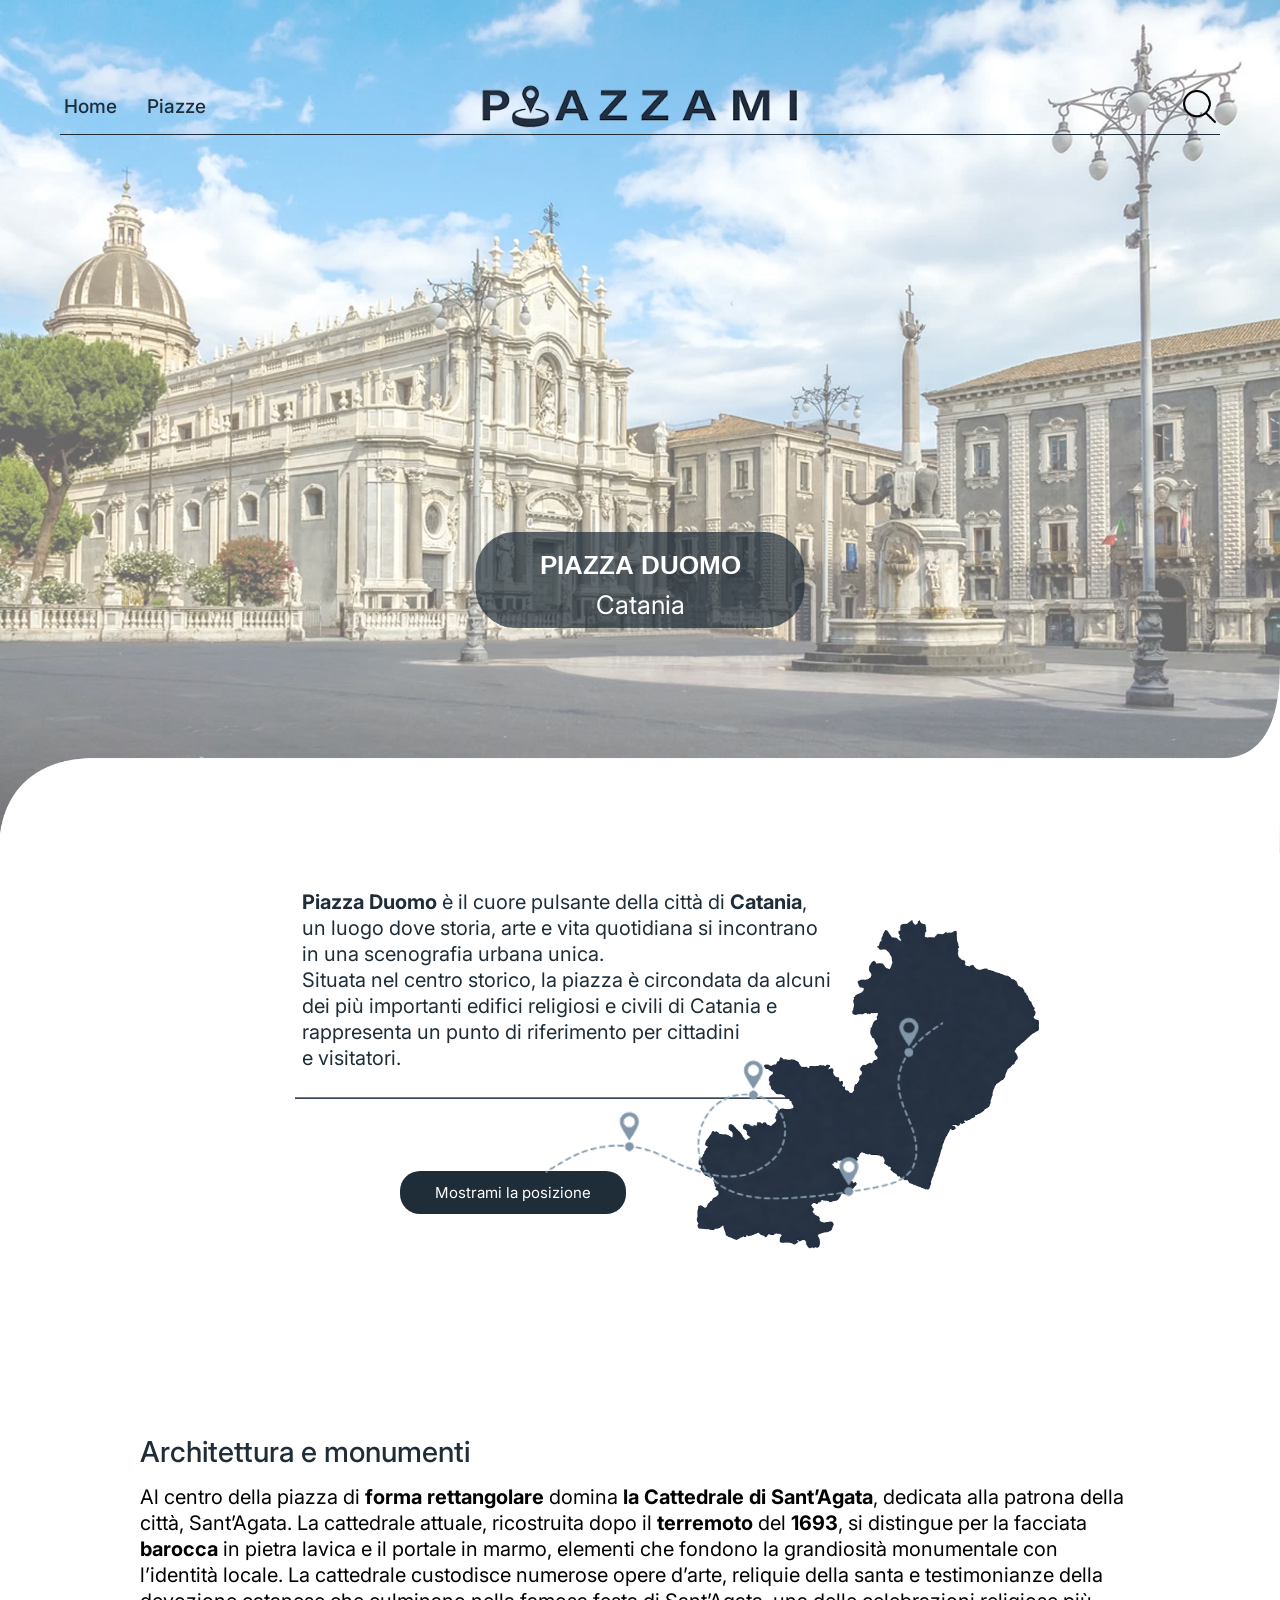
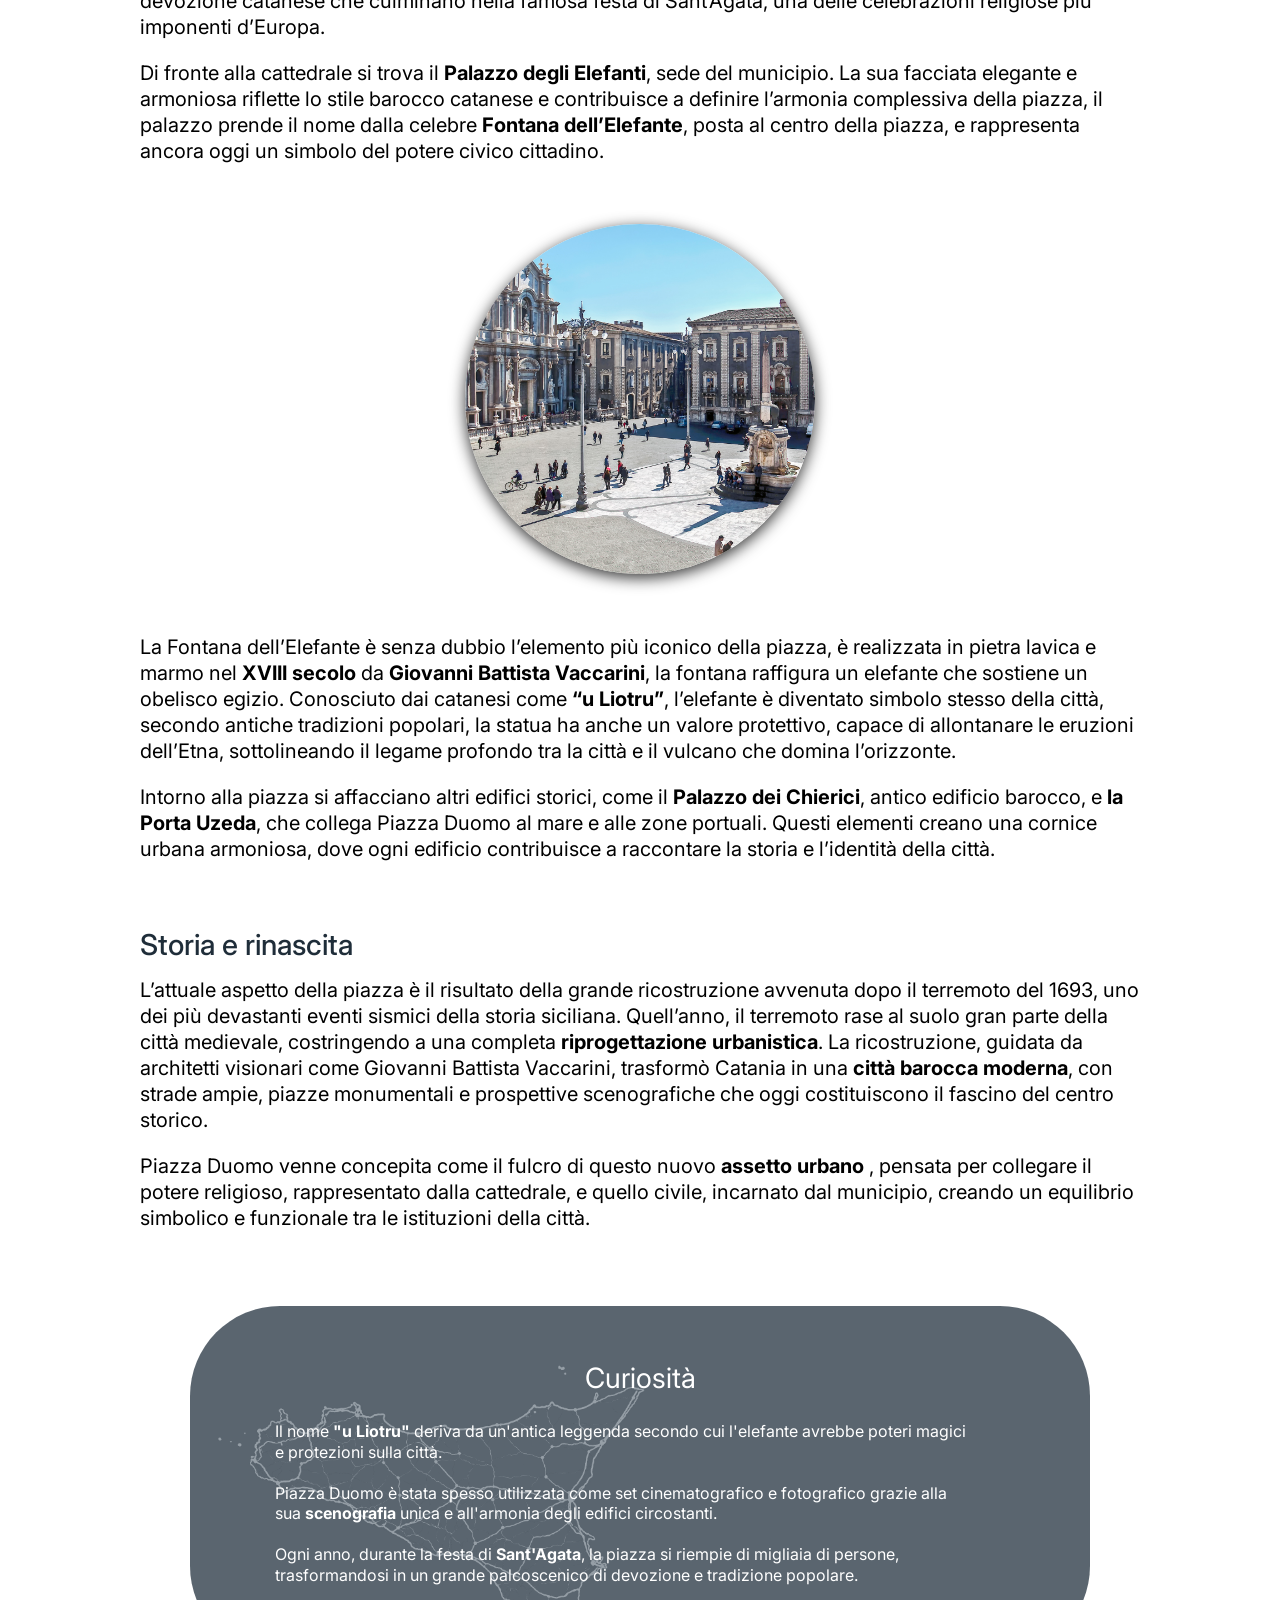
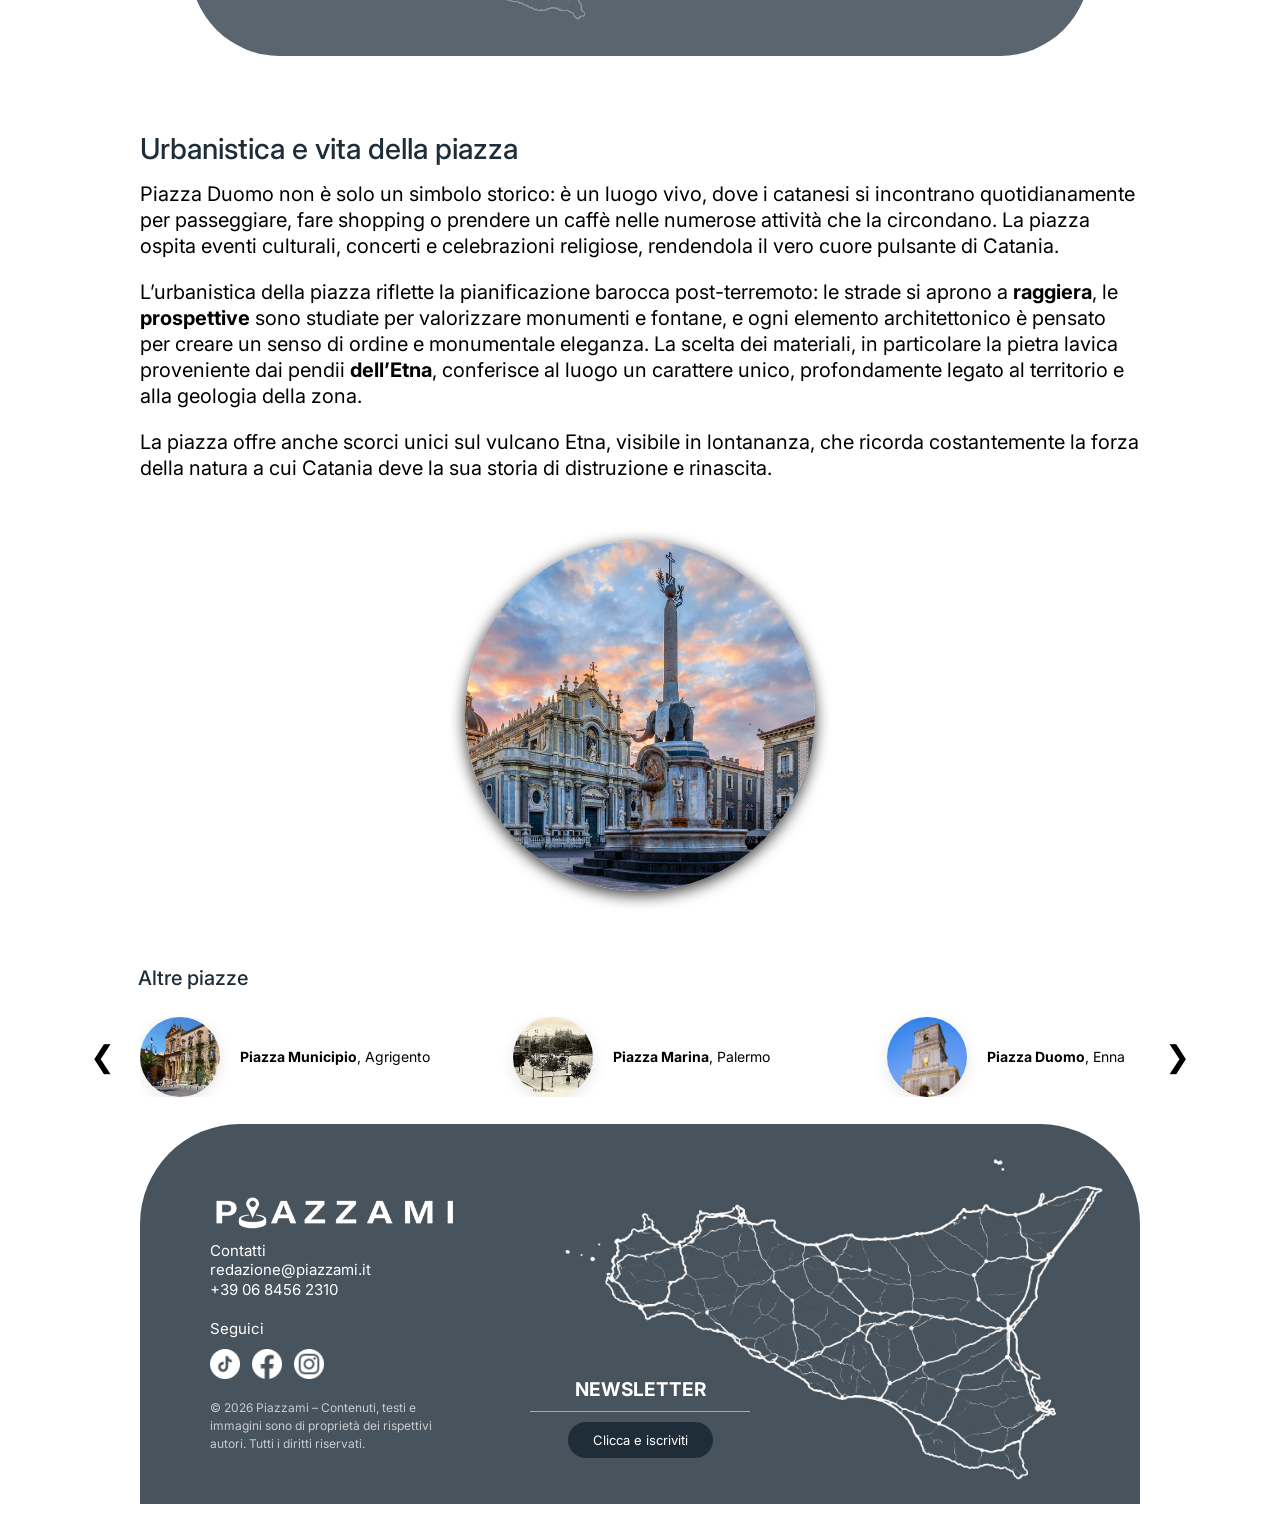
==== catania.html @ f8608b34 "Initial commit" ====
<!DOCTYPE html>
<html lang="it">
<head>
    <meta charset="UTF-8">
    <meta name="viewport" content="width=device-width, initial-scale=1.0">
    <title>Catania</title>
    <link href="https://fonts.googleapis.com/css2?family=Inter:wght@300;400;500;600&display=swap" rel="stylesheet">
    <link href="https://fonts.googleapis.com/css2?family=Ramabhadra&display=swap" rel="stylesheet">
    <link rel="stylesheet" href="piazzestyle.css"> </head>
<body>
  
<section class="hero">

<img class="hero-img" src="img/herocatania.jpg" alt="Piazza">

<nav class="navbar">

<div class="nav-left">
<a href="index.html">Home</a>
<a href="index.html#cards-section">Piazze</a>
</div>

<div class="nav-logo">
<img src="img/piazzami.png" alt="Piazzami">
</div>

<div class="nav-right">
<img src="img/search.png" alt="Cerca">
</div>

</nav>

<div class="line"></div>

<div class="hero-title">
    <span class="title-main">PIAZZA DUOMO</span>
    <span class="title-city">Catania</span>
  </div>
</section>

<section class="intro">

<div class="intro-container">
<p>
<b>Piazza Duomo</b> è il cuore pulsante della città di <b>Catania</b>, <br>
un luogo dove storia, arte e vita quotidiana si incontrano<br>
in una scenografia urbana unica. <br>
Situata nel centro storico, la piazza è circondata da alcuni <br>
dei più importanti edifici religiosi e civili di Catania e <br>
rappresenta un punto di riferimento per cittadini <br>
e visitatori.
</p>
</div>
</section>

<section class="mappa"></section>
 <div class="lineamappa"></div>

 <a href="https://maps.app.goo.gl/oXanScDZvmzAbRUy5" class="pulsantemappa1" style="font-size: 15px; padding: 12px 35px;">Mostrami la posizione</a>
    <img src="img/mappacatania.png" alt="Cartina di Catania" class="map-image">
 
  </div>
</section>

<section class="paragrafo">
<h1>Architettura e monumenti</h1>
<p> Al centro della piazza di <b>forma rettangolare</b> domina <b>la Cattedrale di Sant’Agata</b>, dedicata alla patrona 
della città, Sant’Agata. La cattedrale attuale, ricostruita dopo il <b> terremoto</b> del <b>1693</b>, si distingue per la 
facciata<b> barocca</b> in pietra lavica e il portale in marmo, elementi che fondono la grandiosità monumentale con l’identità locale. 
La cattedrale custodisce numerose opere d’arte, reliquie della santa e testimonianze della devozione 
catanese che culminano nella famosa festa di Sant’Agata, una delle celebrazioni religiose più 
imponenti d’Europa.</p>

<p>Di fronte alla cattedrale si trova il <b>Palazzo degli Elefanti</b>, sede del municipio. La sua facciata elegante 
e armoniosa riflette lo stile barocco catanese e contribuisce a definire l’armonia complessiva della 
piazza, il palazzo prende il nome dalla celebre <b>Fontana dell’Elefante</b>, posta al centro della piazza, e 
rappresenta ancora oggi un simbolo del potere civico cittadino.</p>


<div class="image-wrapper">
        <img class="image" src="img/catania1.jpg" alt="Catania">
      </div>

<p>La Fontana dell’Elefante è senza dubbio l’elemento più iconico della piazza, è realizzata in pietra lavica 
e marmo nel <b>XVIII secolo</b> da <b>Giovanni Battista Vaccarini</b>, la fontana raffigura un elefante che sostiene 
un obelisco egizio. 
Conosciuto dai catanesi come <b>“u Liotru”</b>, l’elefante è diventato simbolo stesso della città, secondo 
antiche tradizioni popolari, la statua ha anche un valore protettivo, capace di allontanare le eruzioni 
dell’Etna, sottolineando il legame profondo tra la città e il vulcano che domina l’orizzonte.</p>

<p>Intorno alla piazza si affacciano altri edifici 
    storici, come il <b>Palazzo dei Chierici</b>, antico edificio barocco, e <b>la Porta Uzeda</b>, che collega Piazza Duomo al mare e alle zone portuali. Questi elementi 
    creano una cornice urbana armoniosa, dove ogni edificio contribuisce a raccontare la storia e l’identità 
    della città.
</p>
</section>

<section class="paragrafo">
<h1>Storia e rinascita</h1>
<p> L’attuale aspetto della piazza è il risultato della grande ricostruzione avvenuta dopo il terremoto del 1693, uno dei più devastanti eventi sismici della storia siciliana. Quell’anno, il terremoto rase al suolo 
    gran parte della città medievale, costringendo a una completa <b>riprogettazione urbanistica</b>. 
La ricostruzione, guidata da architetti visionari come Giovanni Battista Vaccarini, trasformò Catania in 
una <b>città barocca moderna</b>, con strade ampie, piazze monumentali e prospettive scenografiche che 
oggi costituiscono il fascino del centro storico.</p>

<p>Piazza Duomo venne concepita come il fulcro di questo nuovo <b>assetto urbano</b> , pensata per collegare 
il potere religioso, rappresentato dalla cattedrale, e quello civile, incarnato dal municipio, creando un 
equilibrio simbolico e funzionale tra le istituzioni della città.</p>
</section>

<section class="curiosita-box">
            <h2>Curiosità</h2>
            <div class="curiosita-text">
                <p>Il nome <b>"u Liotru"</b> deriva da un'antica leggenda secondo cui l'elefante avrebbe poteri magici <br>
                    e protezioni sulla città.</p>
                <p>Piazza Duomo è stata spesso utilizzata come set cinematografico e fotografico grazie alla <br>
                    sua <b>scenografia</b> unica e all'armonia degli edifici circostanti.</p>
                <p>Ogni anno, durante la festa di <b>Sant'Agata</b>, la piazza si riempie di migliaia di persone, <br>
                    trasformandosi in un grande palcoscenico di devozione e tradizione popolare.</p>
            </div>
        </section>


<section class="paragrafo">
<h1>Urbanistica e vita della piazza</h1>
<p> Piazza Duomo non è solo un simbolo storico: è un luogo vivo, dove i catanesi si incontrano 
quotidianamente per passeggiare, fare shopping o prendere un caffè nelle numerose attività che la 
circondano. La piazza ospita eventi culturali, concerti e celebrazioni religiose, rendendola il vero cuore 
pulsante di Catania.
</p>

<p>L’urbanistica della piazza riflette la pianificazione barocca post-terremoto: le strade si aprono a 
   <b> raggiera</b>, le <b>prospettive</b> sono studiate per valorizzare monumenti e fontane, e ogni elemento 
    architettonico è pensato per creare un senso di ordine e monumentale eleganza. 
La scelta dei materiali, in particolare la pietra lavica proveniente dai pendii <b>dell’Etna</b>, conferisce al 
luogo un carattere unico, profondamente legato al territorio e alla geologia della zona.
</p>

<p> La piazza offre anche scorci unici sul vulcano Etna, visibile in lontananza, che ricorda costantemente 
    la forza della natura a cui Catania deve la sua storia di distruzione e rinascita.
</p>

<div class="image-wrapper">
        <img class="image" src="img/catania.jpg" alt="Catania">
      </div>

</section>


<h3>Altre piazze</h3>

<section class="altre-piazze">
<div class="slider">

<button class="arrow">❮</button>

<div class="piazze-container">

<div class="piazza">
<img src="img/agrigento.jpg">
<p><strong>Piazza Municipio</strong>,  Agrigento</p>
</div>

<div class="piazza">
<img src="img/Palermo.jpg">
<p><strong>Piazza Marina</strong>, Palermo</p>
</div>

<div class="piazza">
<img src="img/enna.jpg">
<p><strong>Piazza Duomo</strong>, Enna</p>
</div>

<div class="piazza">
<img src="img/caltanisetta.jpg">
<p><strong>Piazza Garibaldi</strong>, Caltanissetta</p>
</div>

<div class="piazza">
<img src="img/trapani.JPG">
<p><strong>Piazza Garibaldi</strong>, Trapani</p>
</div>

</div>

<button class="arrow">❯</button>

</div>
</section>

 <footer class="footer">

<div class="footer-container">


<div class="footer-left">

<div class="footer-logo">
<img src="img/piazzami bianco.png" alt="Piazzami">
</div>

<div class="contatti">
<p>Contatti</p>
<p>redazione@piazzami.it</p>
<p>+39 06 8456 2310</p>
</div>

<div class="social">
<p>Seguici</p>

<div class="icone-social">
<img src="img/tiktok.png" alt="tiktok">
<img src="img/facebook.png" alt="facebook">
<img src="img/instagram.png" alt="instagram">
</div>

</div>

<p class="copyright">
© 2026 Piazzami – 
Contenuti, testi e immagini 
sono di proprietà dei rispettivi autori. 
Tutti i diritti riservati.
</p>

</div>


<div class="footer-mappa">
    <img src="img/sicilia bianca.png" alt="mappa">

    <div class="footer-newsletter">
        <h4>NEWSLETTER</h4>
        <div class="linea-footer"></div>
        <a href="#" class="newsletter-btn">Clicca e iscriviti</a>
    </div>
</div>

</div>

</footer>



</body>
</html>
---- piazzestyle.css ----
*{
margin:0;
padding:0;
box-sizing:border-box;
}

img{
max-width:100%;
height:auto;
display:block;
}

body{
font-family:'Inter', sans-serif;
}

html{
scroll-behavior: smooth;
}

/* NAVBAR */

.navbar{
position:absolute;
top: 10vh;
left:0;
width:100%;
display:flex;
align-items:center;
justify-content:space-between;
padding:0 5vw;
z-index:10;
}

.nav-left{
display:flex;
gap:30px;
}

.nav-left a{
text-decoration:none;
color:#1F2D39;
font-size:19px;
font-weight: 500;
}

.nav-logo{
position:absolute;
left:50%;
transform:translateX(-50%);
}

.nav-logo img{
width: 332px;
height:auto;
}

.nav-right img{
width: 33px;
height: auto;
cursor: pointer;
}

.line{
position:absolute;
top: 134px;
left:60px;
right:60px;
height:1px;
background:#1F2D39;
z-index:10;
}


/* HERO */

.hero{
position:relative;
width:100%;
}

.hero-img{
width:100%;
height:auto;
display:block;
}

.hero-title {
  position: absolute;
  bottom: 25vh;
  left: 50%;
  transform: translateX(-50%);
  background: rgba(31,45,57,0.7);
  padding: 0.5rem 5vw;
  border-radius: 2.5rem;
  text-align: center;
  display: flex;           
  flex-direction: column;  
  align-items: center;
  white-space: nowrap;
}

.title-main {
  font-family: 'Ramabhadra', sans-serif;
  font-size: 2vw;
  color: white;
}

.title-city {
  font-family:'Inter', sans-serif;
  font-size: 2vw;
  color:white; 
}

/* INTRO TESTO */

.intro-container {
  max-width: 900px;        
  margin: 0 auto;            
  padding: 1rem 2rem 4rem 7rem; 
  font-family: 'Inter', sans-serif;
  font-size: 20px;             
  color: #1f2d39;         
  text-align: justify;       
}

/* MAPPA */

.map-container {
  max-width: 800px;
  margin: 0 auto 2rem auto;
}

.map-image {
  width: 30%;                   
  margin-top: -250px;
  margin-left: 550px;
  transform: scale(1.5) translateY(-20px) translateX(60px); 
}

.map-imageragusa {
  width: 30%;                   
  margin-top: -250px;
  margin-left: 550px;
  transform: scale(1.5) translateY(-10px) translateX(85px); 
}

.lineamappa {
  width:400px;
  height:0.5px;
  background:#1f2d39;
  margin:10px auto;
  transform: scale(1.5) translateY(-45px) translateX(-30px); 
}

.pulsantemappa1 {
  background:#1F2D39;
  color:white;
  padding:10px 25px;
  border-radius:20px;
  text-decoration:none;
  display:inline-block;
  transition:0.3s;
  font-size: 13px;
  transform: translateY(-5px) translateX(400px);
}

.pulsantemappa2 {
  background:#1F2D39;
  color:white;
  padding:10px 25px;
  border-radius:20px;
  text-decoration:none;
  display:inline-block;
  transition:0.3s;
  font-size: 13px;
  transform: translateY(-33px) translateX(400px);
}

.pulsantemappa3 {
  background:#1F2D39;
  color:white;
  padding:10px 25px;
  border-radius:20px;
  text-decoration:none;
  display:inline-block;
  transition:0.3s;
  font-size: 13px;
  transform: translateY(-60px) translateX(420px);
}

/* PARAGRAFI */

h1{
  font-size:1.8rem;
  color:#1F2D39;
  margin:-5px auto;
  margin-top:70px;
  font-family:'Inter', sans-serif; 
  font-weight: 500;
} 

.paragrafo{
  max-width:1000px;
  width:90%;
  margin:-5px auto;
  text-align:left;
}

p{
  margin-top: 20px;
  font-size:20px;
  margin-bottom:20px;
  line-height: 1.3;
}

.image-wrapper {
  width: 350px;
  height: 350px;
  margin: 60px auto;
  border-radius: 50%;
  overflow: hidden;
  box-shadow: 0 4px 15px rgba(0,0,0,0.8);
}

.image {
  width: 100%;
  height: 100%;
  object-fit: cover;
}

/* CURIOSITÀ */

.curiosita-box{
  background-color:#5a656f;
  background-image: url(img/sicilia\ bianca.png);
  background-position: left;
  background-repeat: no-repeat;
  background-size: 500px;
  background-blend-mode: soft-light;
  max-width:900px;
  margin:80px auto;
  padding:50px;
  border-radius:90px;
  line-height:1.6;
}

.curiosita-box h2{
  font-size:28px;
  margin-bottom:20px;
  font-weight: normal;
  color:white;
  text-align:center;
}

.curiosita-box p{
  font-size:16px;
  margin-bottom:20px;
  color: white;
  margin-left: 35px;
}

/* ALTRE PIAZZE */

.slider{
  display:flex;
  align-items:center;
}

.altre-piazze{
  max-width:1100px;
  width:90%;
  margin:27px auto;
}

.piazze-container{
  margin:auto;
  display:flex;
  overflow-x:auto;
  scroll-snap-type:x mandatory;
  gap:40px;
  width:100%;
  max-width:1000px;
}

.piazza{
  display: flex;
  align-items: center;
  gap: 20px;
  flex:0 0 calc(100%/3);
  scroll-snap-align: start;
}

.piazza img{
  width:80px;
  height:80px;
  border-radius:50%;
  object-fit:cover;
  box-shadow: 0 4px 15px rgba(0,0,0,0.1);
  flex-shrink: 0;
}

.arrow{
  background:none;
  border:none;
  font-size:30px;
  cursor:pointer;
  flex-shrink: 0;
}

h3{
  margin-top: 80px;
  font-size:20px;
  font-weight: 500;
  color:#1F2D39;
  padding-left: 138px;
  margin-bottom:20px;
} 

.altre-piazze p{
  font-size: 14px;
} 

/* FOOTER */

.footer{
  background:#47535D;
  padding:70px;
  padding-bottom:30px;
  max-width:1000px;
  width:90%;
  margin:0 auto;
  border-radius:100px 100px 0 0;
}

.footer-container {
  display: flex;
  justify-content: space-between;
  align-items: center;
}

.footer-left {
  color: white;
  max-width: 250px;
}

.footer-logo img{
  padding-bottom: 10px;
}

.contatti{
  margin-bottom:20px;
}

.contatti p{
  margin:0;
  font-size: 15px;
}

.social{
  margin-bottom:20px;
}

.social p{
  margin:0;
  font-size: 15px;
}

.icone-social{
  display: flex;
  gap:2px;
  margin-top: 10px;
}

.icone-social img{
  width: 30px;
  margin-right:10px;
}

.copyright{
  font-size:12px;
  opacity:0.7;
  line-height:1.5;
}

.footer-newsletter{
  position:absolute;
  top:80%;
  right:50%;
  transform:translate(-50%, -50%);
  text-align:center;
  color:white;
  z-index:2;
}

.linea-footer{
  width:220px;
  height:1px;
  background:white;
  margin:10px auto;
  opacity:0.5;
}

.newsletter-btn{
  background:#1F2D39;
  color:white;
  padding:10px 25px;
  border-radius:20px;
  text-decoration:none;
  display:inline-block;
  transition:0.3s;
  font-size: 13px;
}

.newsletter-btn:hover{
  background:#1F2D39;
  transform:translateY(-3px);
}

.footer-mappa img{
  width:420px;
  height:auto;
  display:block;
  transform:scale(1.5) translateY(-20px) translateX(-10px);
  transform-origin: center;
}

.footer-mappa{
  position:relative;
}

h4 {
  font-size: 19px;
}


/* ================================================
   TABLET  (max 1024px)
   ================================================ */
@media (max-width:1024px){

/* NAVBAR */
.navbar{
    top: 4vh;
    padding: 0 5vw;
}
.nav-logo img{
    width: 220px;
}
.nav-left a{
    font-size: 1rem;
}
.nav-right img{
    width: 28px;
}

/* LINEA */
.line{
    top: 100px;
    left: 5vw;
    right: 5vw;
}

/* HERO */
.hero-title{
    bottom: 12vh;
    white-space: normal;
    width: 80%;
}
.title-main,
.title-city{
    font-size: clamp(16px, 2.5vw, 24px);
}

/* INTRO */
.intro-container{
    padding: 1rem 5vw 3rem 5vw;
    font-size: 1.05rem;
}

/* MAPPA — reset trasformazioni su tablet */
.map-image,
.map-imageragusa{
    width: 35%;
    margin-top: -180px;
    margin-left: auto;
    margin-right: 4vw;
    transform: none;
}
.lineamappa{
    width: 60%;
    transform: none;
    margin: 10px auto;
}
.pulsantemappa1,
.pulsantemappa2,
.pulsantemappa3{
    transform: none;
    display: block;
    margin: 12px auto;
    width: fit-content;
}

/* PARAGRAFI */
h1{
    font-size: 1.5rem;
    margin-top: 50px;
    padding-left: 5vw;
}
.paragrafo{
    width: 92%;
}
p{
    font-size: 1.05rem;
}
.image-wrapper{
    width: 280px;
    height: 280px;
}

/* CURIOSITÀ */
.curiosita-box{
    width: 92%;
    padding: 40px 36px;
    border-radius: 60px;
    background-size: 380px;
}
.curiosita-box p{
    margin-left: 10px;
}

/* H3 ALTRE PIAZZE */
h3{
    padding-left: 5vw;
    margin-top: 50px;
}

/* ALTRE PIAZZE */
.altre-piazze{
    width: 92%;
}
.piazza{
    flex: 0 0 220px;
}

/* FOOTER */
.footer{
    width: 92%;
    padding: 50px 40px 30px;
    border-radius: 60px 60px 0 0;
}
.footer-container{
    gap: 2rem;
}
.footer-mappa img{
    width: 300px;
    transform: scale(1.2) translateY(-10px);
}
.footer-newsletter{
    position: relative;
    top: auto;
    right: auto;
    transform: none;
    margin-top: 16px;
}
}


/* ================================================
   MOBILE  (max 768px)
   ================================================ */
@media (max-width:768px){

/* NAVBAR: logo sopra centrato, link + search in riga sotto */
.navbar{
    position: absolute;
    top: 0;
    flex-direction: column;
    align-items: center;
    gap: 10px;
    padding: 16px 5vw 0;
}
.nav-logo{
    position: static;
    transform: none;
    order: -1;
}
.nav-logo img{
    width: 160px;
}
.nav-left{
    gap: 20px;
    align-items: center;
}
.nav-left a{
    font-size: 0.9rem;
}
/* search: torna nel flusso, inline accanto ai link */
.nav-right{
    position: static;
}
.nav-right img{
    width: 22px;
}

/* LINEA */
.line{
    top: 110px;
    left: 5vw;
    right: 5vw;
}

/* HERO */
.hero-title{
    bottom: 6vh;
    padding: 0.7rem 1.2rem;
    width: 88%;
    border-radius: 1.5rem;
    white-space: normal;
}
.title-main,
.title-city{
    font-size: clamp(14px, 4vw, 20px);
}

/* INTRO */
.intro-container{
    padding: 1rem 5vw 2rem 5vw;
    font-size: 0.95rem;
    text-align: left;
}

/* MAPPA — layout verticale */
.map-image,
.map-imageragusa{
    width: 60%;
    max-width: 260px;
    margin: 20px auto 0;
    transform: none;
}
.lineamappa{
    width: 70%;
    transform: none;
    margin: 16px auto;
}
.pulsantemappa1,
.pulsantemappa2,
.pulsantemappa3{
    transform: none;
    display: block;
    margin: 10px auto;
    width: fit-content;
    font-size: 14px !important;
    padding: 10px 28px !important;
}

/* PARAGRAFI */
h1{
    font-size: 1.3rem;
    margin-top: 40px;
    padding-left: 5vw;
}
.paragrafo{
    width: 92%;
}
p{
    font-size: 0.95rem;
    line-height: 1.6;
}
.image-wrapper{
    width: 220px;
    height: 220px;
    margin: 40px auto;
}

/* CURIOSITÀ */
.curiosita-box{
    width: 92%;
    padding: 32px 24px;
    border-radius: 40px;
    background-size: 280px;
    margin: 50px auto;
}
.curiosita-box h2{
    font-size: 22px;
}
.curiosita-box p{
    font-size: 14px;
    margin-left: 0;
}

/* H3 ALTRE PIAZZE */
h3{
    padding-left: 5vw;
    margin-top: 40px;
    font-size: 1.1rem;
}

/* ALTRE PIAZZE */
.altre-piazze{
    width: 100%;
    padding: 0 5vw;
    box-sizing: border-box;
    margin: 20px 0;
}
.piazze-container{
    gap: 24px;
    padding-bottom: 8px;
}
.piazza{
    flex: 0 0 200px;
}
.piazza img{
    width: 64px;
    height: 64px;
}

/* FOOTER */
.footer{
    width: 100%;
    padding: 40px 24px 24px;
    border-radius: 40px 40px 0 0;
}
.footer-container{
    flex-direction: column;
    align-items: center;
    text-align: center;
    gap: 2rem;
}
.footer-left{
    max-width: 100%;
}
.icone-social{
    justify-content: center;
}
.footer-mappa{
    width: 100%;
    display: flex;
    flex-direction: column;
    align-items: center;
}
.footer-mappa img{
    width: min(260px, 70vw);
    transform: none;
}
.footer-newsletter{
    position: static;
    transform: none;
    margin-top: 16px;
}
}


/* ================================================
   MOBILE PICCOLO  (max 480px)
   ================================================ */
@media (max-width:480px){

/* NAVBAR */
.nav-logo img{
    width: 130px;
}
.nav-left a{
    font-size: 0.8rem;
}
.line{
    top: 100px;
}

/* HERO */
.hero-title{
    font-size: clamp(12px, 3.5vw, 15px);
    padding: 0.6rem 1rem;
    bottom: 4vh;
}
.title-main,
.title-city{
    font-size: clamp(12px, 3.5vw, 16px);
}

/* INTRO */
.intro-container{
    font-size: 0.88rem;
    padding: 1rem 4vw 1.5rem 4vw;
}

/* MAPPA */
.map-image,
.map-imageragusa{
    width: 75%;
    max-width: 220px;
}

/* PARAGRAFI */
p{
    font-size: 0.88rem;
}
.image-wrapper{
    width: 180px;
    height: 180px;
    margin: 30px auto;
}

/* CURIOSITÀ */
.curiosita-box{
    padding: 24px 16px;
    border-radius: 28px;
    background-image: none;
}
.curiosita-box h2{
    font-size: 18px;
}
.curiosita-box p{
    font-size: 13px;
}

/* PIAZZE */
.piazza img{
    width: 52px;
    height: 52px;
}

/* FOOTER */
.footer{
    padding: 30px 16px 20px;
    border-radius: 28px 28px 0 0;
}
.footer-mappa img{
    width: min(220px, 80vw);
}
}
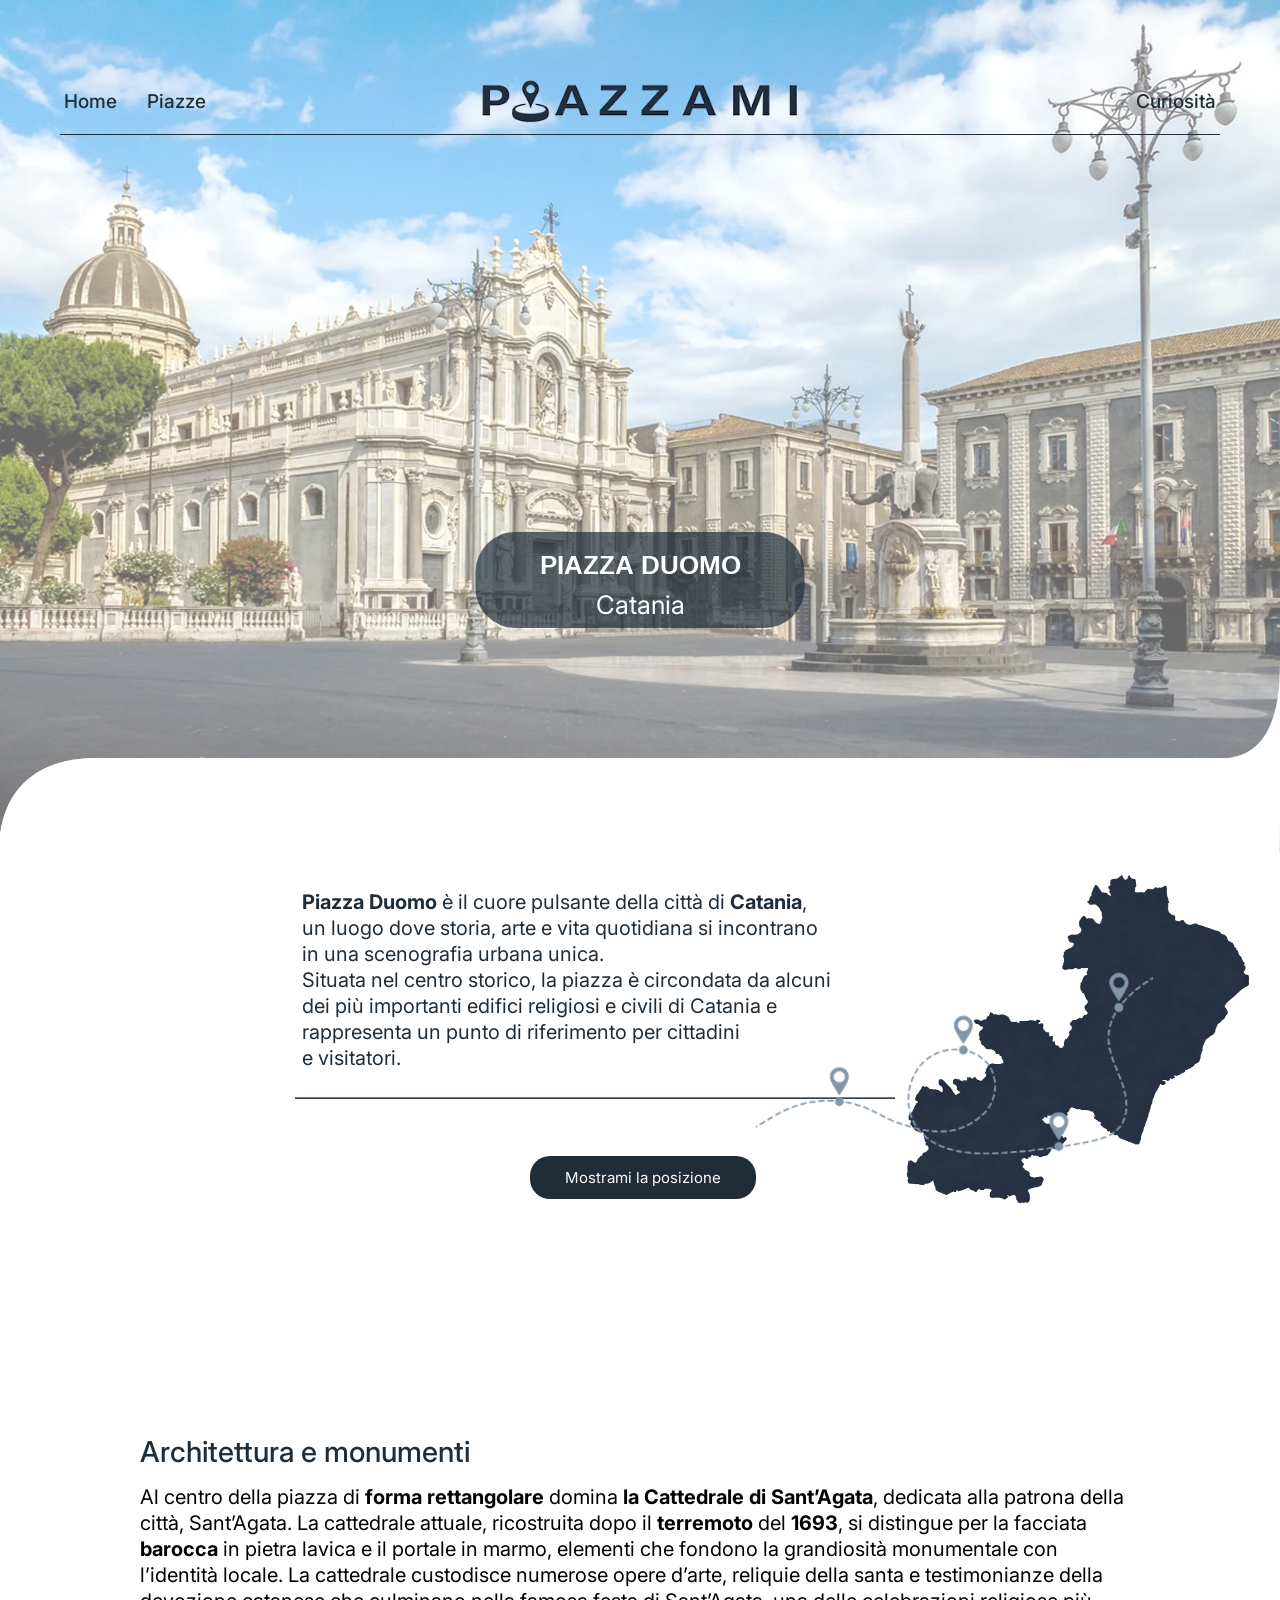
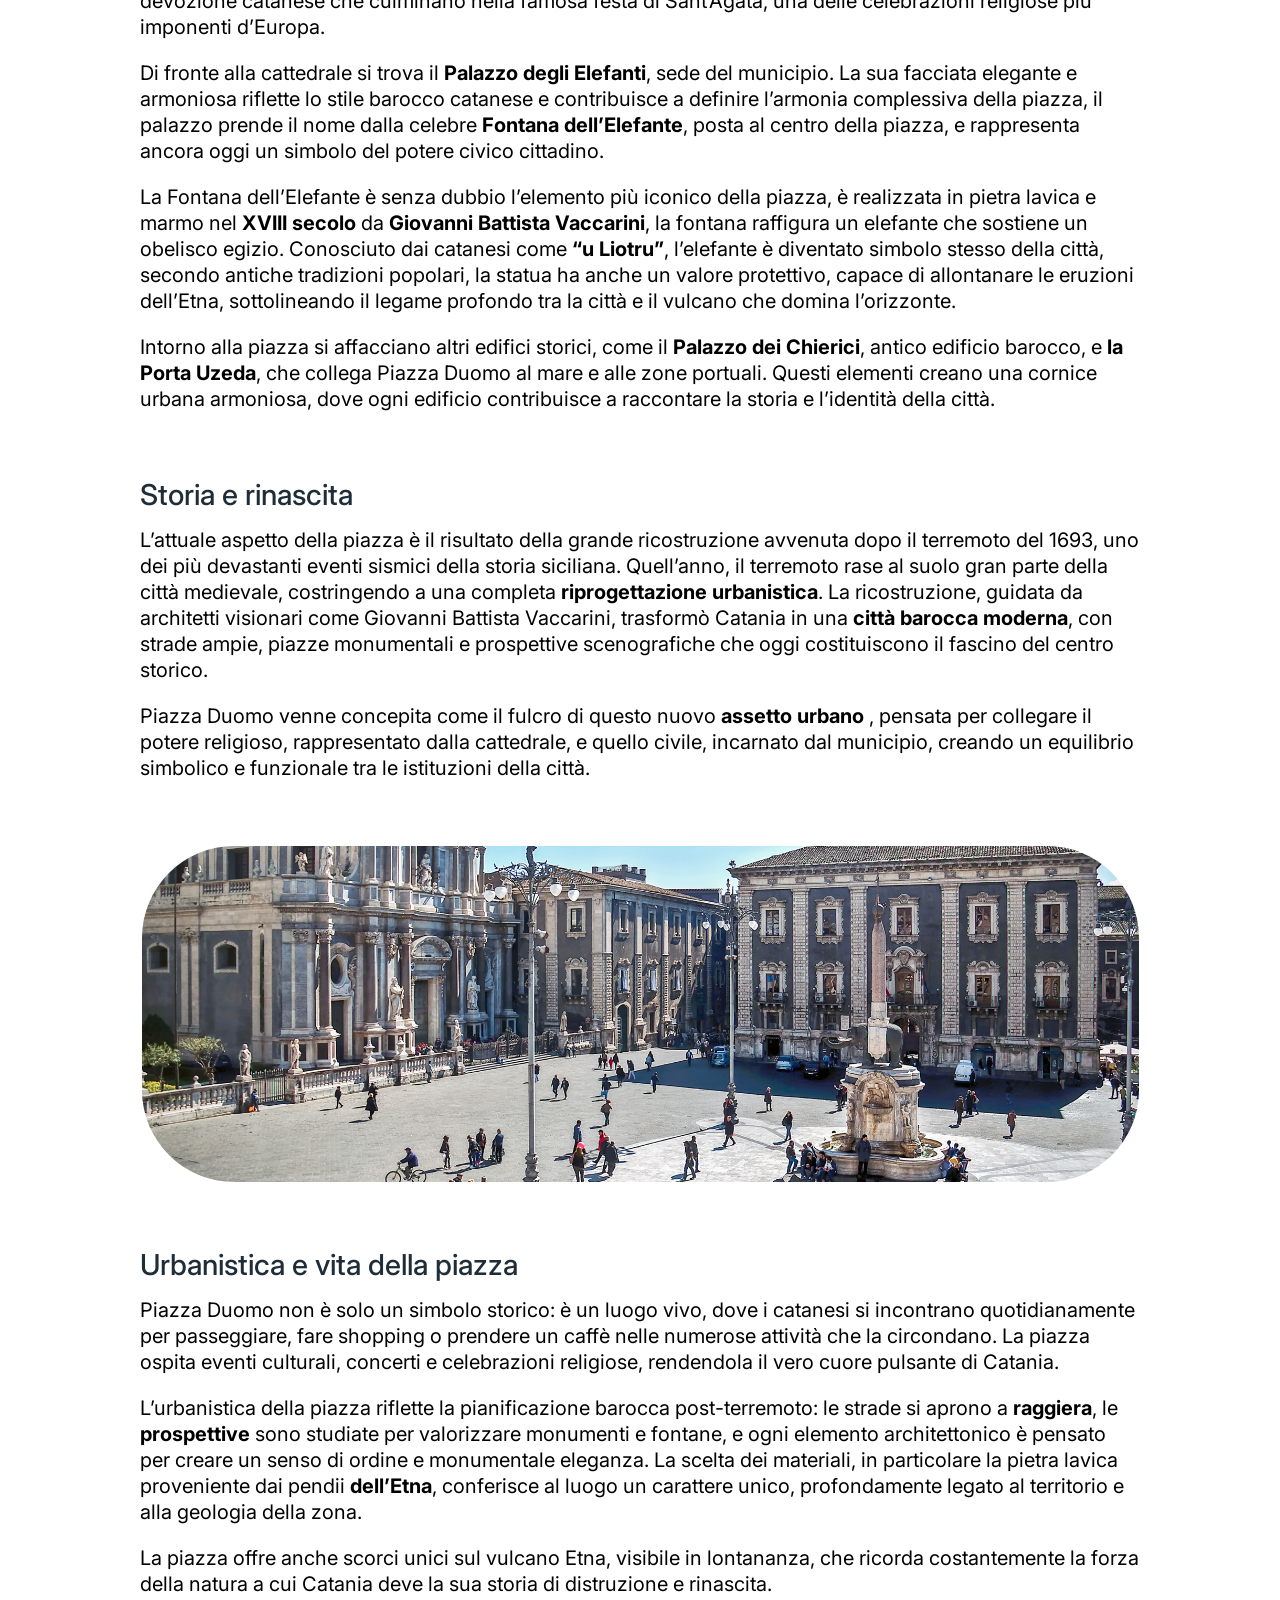
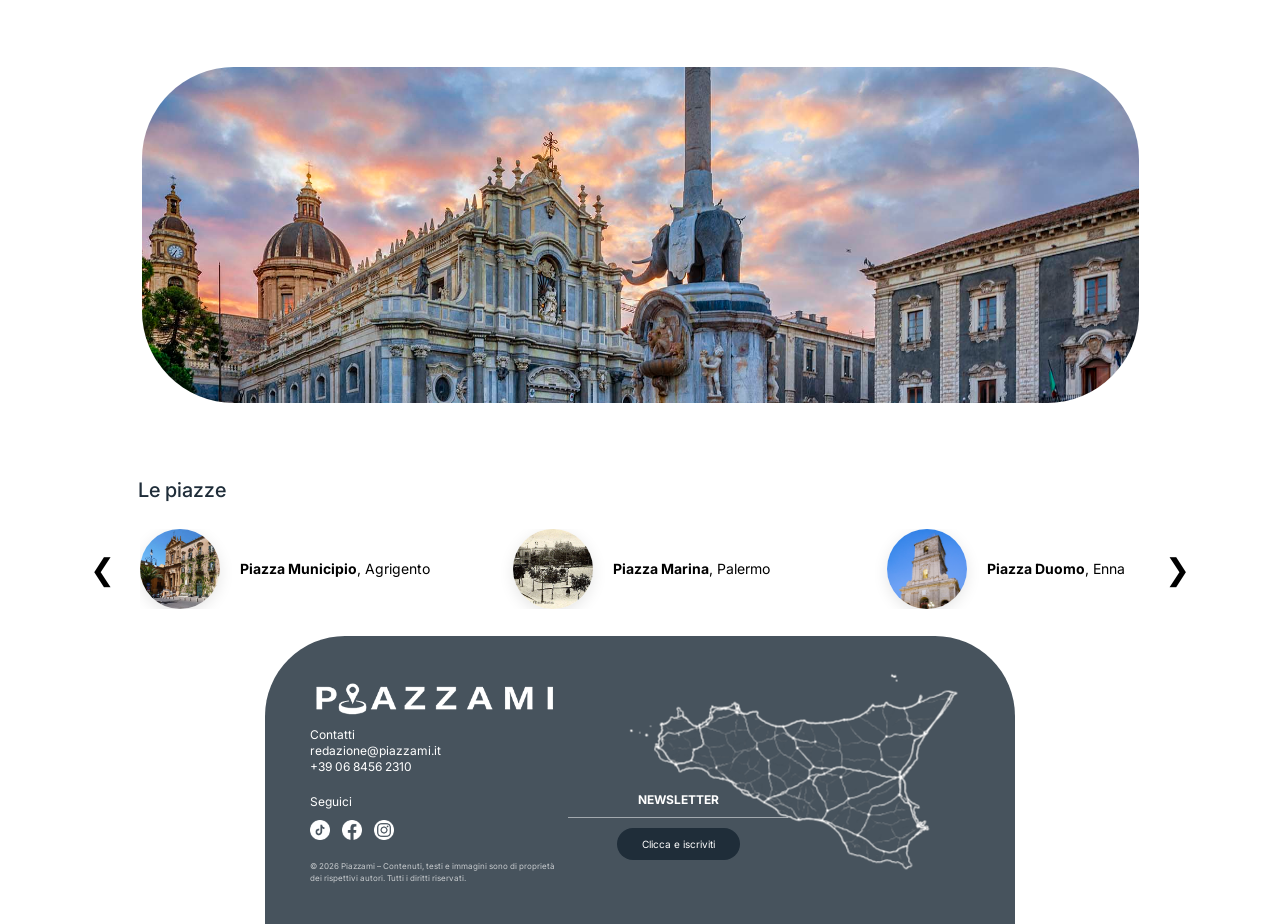
==== commit 1812f0ac: "aggiornamento del sito aggiornamento del sito" ====
--- a/catania.html
+++ b/catania.html
@@ -17,15 +17,17 @@
 
 <div class="nav-left">
 <a href="index.html">Home</a>
-<a href="index.html#cards-section">Piazze</a>
+<a href="archivio.html">Piazze</a>
 </div>
 
 <div class="nav-logo">
-<img src="img/piazzami.png" alt="Piazzami">
+<a href="index.html">
+  <img src="img/piazzami.png" alt="Piazzami">
+</a>
 </div>
 
 <div class="nav-right">
-<img src="img/search.png" alt="Cerca">
+<a href="curiosità.html">Curiosità</a>
 </div>
 
 </nav>
@@ -77,9 +79,6 @@
 rappresenta ancora oggi un simbolo del potere civico cittadino.</p>
 
 
-<div class="image-wrapper">
-        <img class="image" src="img/catania1.jpg" alt="Catania">
-      </div>
 
 <p>La Fontana dell’Elefante è senza dubbio l’elemento più iconico della piazza, è realizzata in pietra lavica 
 e marmo nel <b>XVIII secolo</b> da <b>Giovanni Battista Vaccarini</b>, la fontana raffigura un elefante che sostiene 
@@ -108,17 +107,9 @@
 equilibrio simbolico e funzionale tra le istituzioni della città.</p>
 </section>
 
-<section class="curiosita-box">
-            <h2>Curiosità</h2>
-            <div class="curiosita-text">
-                <p>Il nome <b>"u Liotru"</b> deriva da un'antica leggenda secondo cui l'elefante avrebbe poteri magici <br>
-                    e protezioni sulla città.</p>
-                <p>Piazza Duomo è stata spesso utilizzata come set cinematografico e fotografico grazie alla <br>
-                    sua <b>scenografia</b> unica e all'armonia degli edifici circostanti.</p>
-                <p>Ogni anno, durante la festa di <b>Sant'Agata</b>, la piazza si riempie di migliaia di persone, <br>
-                    trasformandosi in un grande palcoscenico di devozione e tradizione popolare.</p>
-            </div>
-        </section>
+<div class="image-wrapper">
+        <img class="image" src="img/catania1.jpg" alt="Catania">
+      </div>
 
 
 <section class="paragrafo">
@@ -146,8 +137,7 @@
 
 </section>
 
-
-<h3>Altre piazze</h3>
+<h3>Le piazze</h3>
 
 <section class="altre-piazze">
 <div class="slider">
@@ -187,6 +177,10 @@
 
 </div>
 </section>
+
+
+
+
 
  <footer class="footer">
 
--- a/piazzestyle.css
+++ b/piazzestyle.css
@@ -38,6 +38,13 @@
 }
 
 .nav-left a{
+text-decoration:none;
+color:#1F2D39;
+font-size:19px;
+font-weight: 500;
+}
+
+.nav-right a{
 text-decoration:none;
 color:#1F2D39;
 font-size:19px;
@@ -135,14 +142,14 @@
   width: 30%;                   
   margin-top: -250px;
   margin-left: 550px;
-  transform: scale(1.5) translateY(-20px) translateX(60px); 
+  transform: scale(1.5) translateY(-50px) translateX(200px); 
 }
 
 .map-imageragusa {
   width: 30%;                   
   margin-top: -250px;
   margin-left: 550px;
-  transform: scale(1.5) translateY(-10px) translateX(85px); 
+  transform: scale(1.5) translateY(-10px) translateX(200px); 
 }
 
 .lineamappa {
@@ -162,7 +169,7 @@
   display:inline-block;
   transition:0.3s;
   font-size: 13px;
-  transform: translateY(-5px) translateX(400px);
+  transform: translateY(-20px) translateX(530px);
 }
 
 .pulsantemappa2 {
@@ -174,7 +181,7 @@
   display:inline-block;
   transition:0.3s;
   font-size: 13px;
-  transform: translateY(-33px) translateX(400px);
+  transform: translateY(-33px) translateX(600px);
 }
 
 .pulsantemappa3 {
@@ -186,7 +193,7 @@
   display:inline-block;
   transition:0.3s;
   font-size: 13px;
-  transform: translateY(-60px) translateX(420px);
+  transform: translateY(-60px) translateX(560px);
 }
 
 /* PARAGRAFI */
@@ -215,12 +222,11 @@
 }
 
 .image-wrapper {
-  width: 350px;
-  height: 350px;
-  margin: 60px auto;
-  border-radius: 50%;
-  overflow: hidden;
-  box-shadow: 0 4px 15px rgba(0,0,0,0.8);
+ width: min(100%, 997px);
+  height: clamp(200px, 40vw, 336px);
+  border-radius: 92px;
+  overflow: hidden;   
+  margin: 70px auto 0;
 }
 
 .image {
@@ -229,36 +235,16 @@
   object-fit: cover;
 }
 
-/* CURIOSITÀ */
-
-.curiosita-box{
-  background-color:#5a656f;
-  background-image: url(img/sicilia\ bianca.png);
-  background-position: left;
-  background-repeat: no-repeat;
-  background-size: 500px;
-  background-blend-mode: soft-light;
-  max-width:900px;
-  margin:80px auto;
-  padding:50px;
-  border-radius:90px;
-  line-height:1.6;
-}
-
-.curiosita-box h2{
-  font-size:28px;
-  margin-bottom:20px;
-  font-weight: normal;
-  color:white;
-  text-align:center;
-}
-
-.curiosita-box p{
-  font-size:16px;
-  margin-bottom:20px;
-  color: white;
-  margin-left: 35px;
-}
+
+.img-home {
+  width: min(100%, 997px);
+  height: clamp(200px, 40vw, 336px);
+  border-radius: 92px;
+  overflow: hidden;   
+  margin: 70px auto 0;
+}
+
+
 
 /* ALTRE PIAZZE */
 
@@ -325,12 +311,12 @@
 
 .footer{
   background:#47535D;
-  padding:70px;
-  padding-bottom:30px;
-  max-width:1000px;
-  width:90%;
+  padding: 45px;
+  padding-bottom:20px;
+  max-width:750px;
+  width:80%;
   margin:0 auto;
-  border-radius:100px 100px 0 0;
+  border-radius:80px 80px 0 0;
 }
 
 .footer-container {
@@ -354,7 +340,7 @@
 
 .contatti p{
   margin:0;
-  font-size: 15px;
+  font-size: 12px;
 }
 
 .social{
@@ -363,7 +349,7 @@
 
 .social p{
   margin:0;
-  font-size: 15px;
+  font-size: 12px;
 }
 
 .icone-social{
@@ -373,21 +359,21 @@
 }
 
 .icone-social img{
-  width: 30px;
+  width: 20px;
   margin-right:10px;
 }
 
 .copyright{
-  font-size:12px;
+  font-size:8px;
   opacity:0.7;
   line-height:1.5;
 }
 
 .footer-newsletter{
   position:absolute;
-  top:80%;
+  top:50%;
   right:50%;
-  transform:translate(-50%, -50%);
+  transform:translate( -10%);
   text-align:center;
   color:white;
   z-index:2;
@@ -409,7 +395,7 @@
   text-decoration:none;
   display:inline-block;
   transition:0.3s;
-  font-size: 13px;
+  font-size: 10px;
 }
 
 .newsletter-btn:hover{
@@ -418,10 +404,10 @@
 }
 
 .footer-mappa img{
-  width:420px;
+  width:320px;
   height:auto;
   display:block;
-  transform:scale(1.5) translateY(-20px) translateX(-10px);
+  transform:scale(1.2) translateY(-25px) translateX(-8px);
   transform-origin: center;
 }
 
@@ -430,7 +416,7 @@
 }
 
 h4 {
-  font-size: 19px;
+  font-size: 12px;
 }
 
 
@@ -456,14 +442,14 @@
 
 /* LINEA */
 .line{
-    top: 100px;
+    top: 130px;
     left: 5vw;
     right: 5vw;
 }
 
 /* HERO */
 .hero-title{
-    bottom: 12vh;
+    bottom: 5vh;
     white-space: normal;
     width: 80%;
 }
@@ -474,11 +460,11 @@
 
 /* INTRO */
 .intro-container{
-    padding: 1rem 5vw 3rem 5vw;
+    padding: 1rem 0vw 0rem 15vw;
     font-size: 1.05rem;
 }
 
-/* MAPPA — reset trasformazioni su tablet */
+
 .map-image,
 .map-imageragusa{
     width: 35%;
@@ -518,22 +504,6 @@
     height: 280px;
 }
 
-/* CURIOSITÀ */
-.curiosita-box{
-    width: 92%;
-    padding: 40px 36px;
-    border-radius: 60px;
-    background-size: 380px;
-}
-.curiosita-box p{
-    margin-left: 10px;
-}
-
-/* H3 ALTRE PIAZZE */
-h3{
-    padding-left: 5vw;
-    margin-top: 50px;
-}
 
 /* ALTRE PIAZZE */
 .altre-piazze{
@@ -574,8 +544,7 @@
 /* NAVBAR: logo sopra centrato, link + search in riga sotto */
 .navbar{
     position: absolute;
-    top: 0;
-    flex-direction: column;
+    top: 30px;
     align-items: center;
     gap: 10px;
     padding: 16px 5vw 0;
@@ -592,10 +561,21 @@
     gap: 20px;
     align-items: center;
 }
-.nav-left a{
-    font-size: 0.9rem;
-}
-/* search: torna nel flusso, inline accanto ai link */
+
+.nav-right a  {
+    text-decoration: none;
+    color: #1F2D39;
+    font-size: 19px;
+    font-weight: 500;
+}
+
+.nav-left a {
+text-decoration: none;
+    color: #1F2D39;
+    font-size: 19px;
+    font-weight: 500;
+}
+
 .nav-right{
     position: static;
 }
@@ -605,7 +585,7 @@
 
 /* LINEA */
 .line{
-    top: 110px;
+    top: 80px;
     left: 5vw;
     right: 5vw;
 }
@@ -625,7 +605,7 @@
 
 /* INTRO */
 .intro-container{
-    padding: 1rem 5vw 2rem 5vw;
+    padding: 1rem 5vw 2rem 15vw;
     font-size: 0.95rem;
     text-align: left;
 }
@@ -635,9 +615,12 @@
 .map-imageragusa{
     width: 60%;
     max-width: 260px;
-    margin: 20px auto 0;
-    transform: none;
-}
+    margin-left: auto;
+    margin-right: 4vw;
+    transform: none;
+   
+}
+
 .lineamappa{
     width: 70%;
     transform: none;
